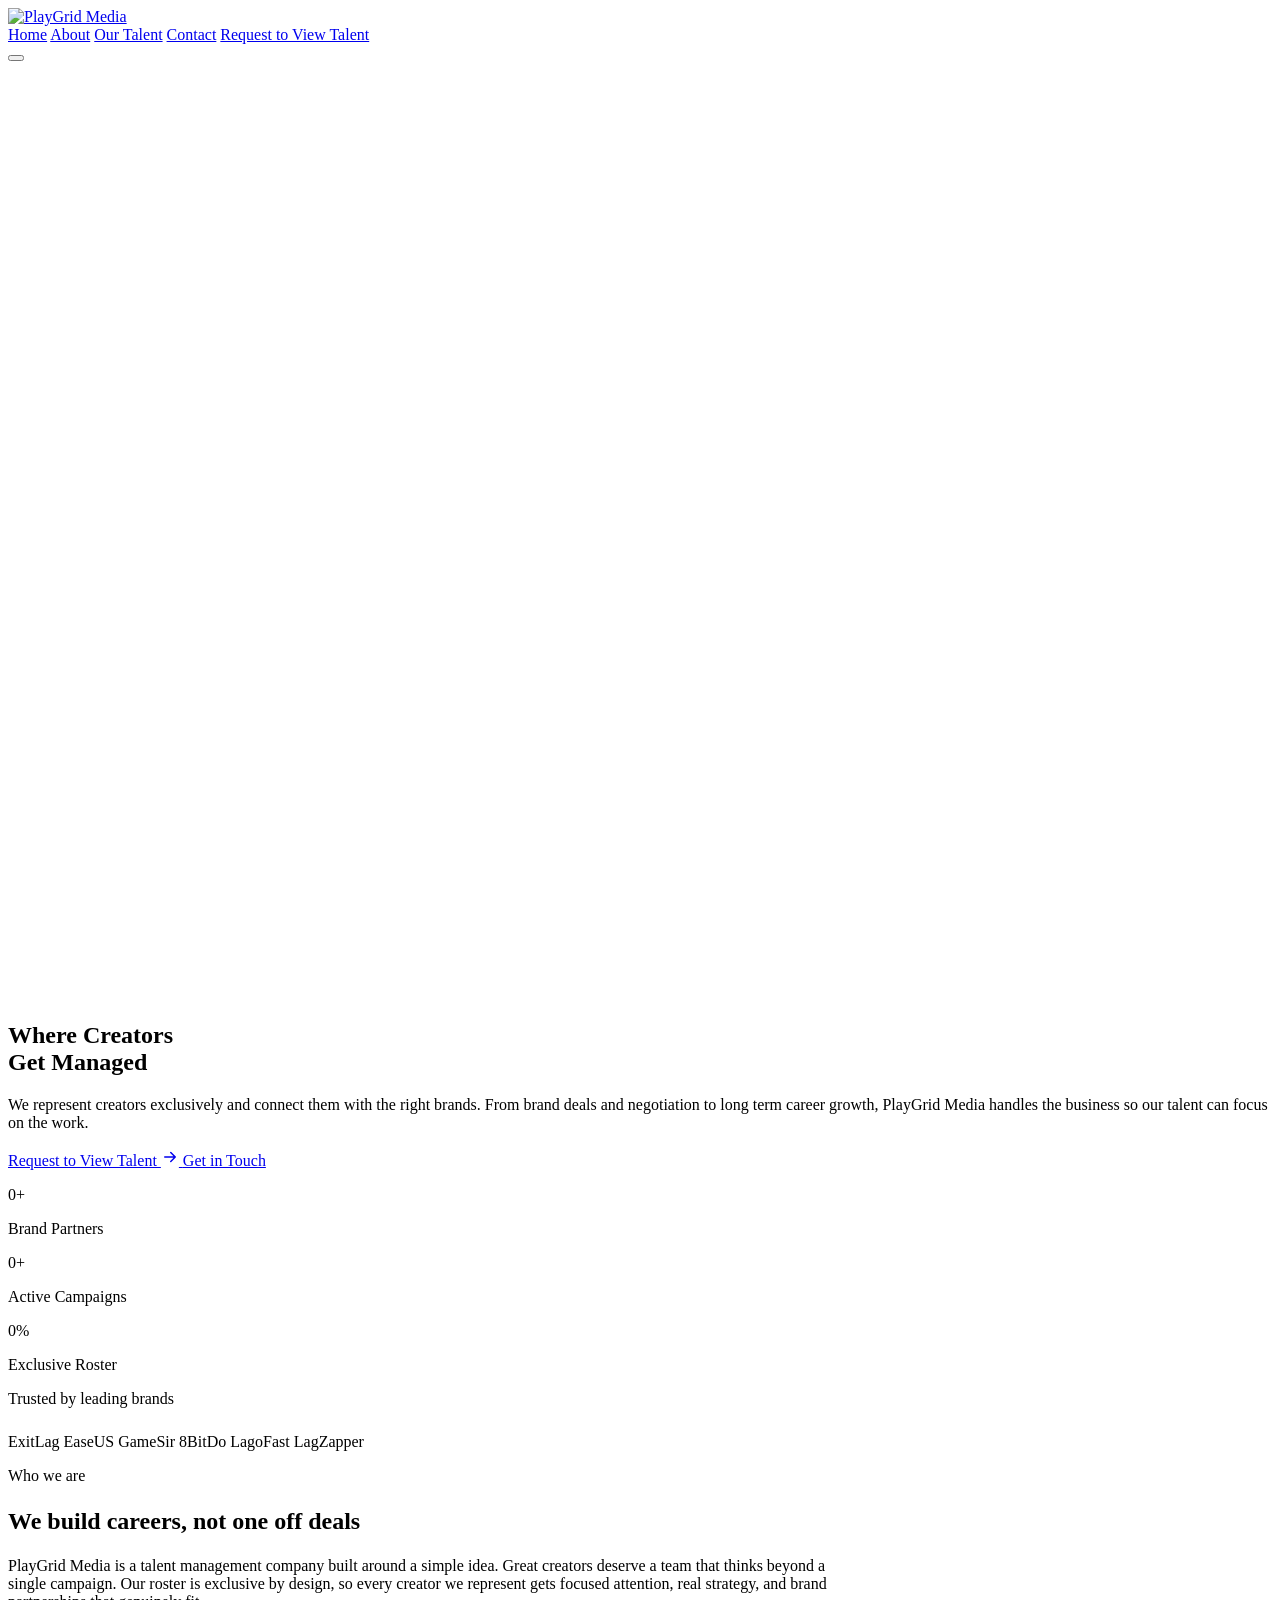
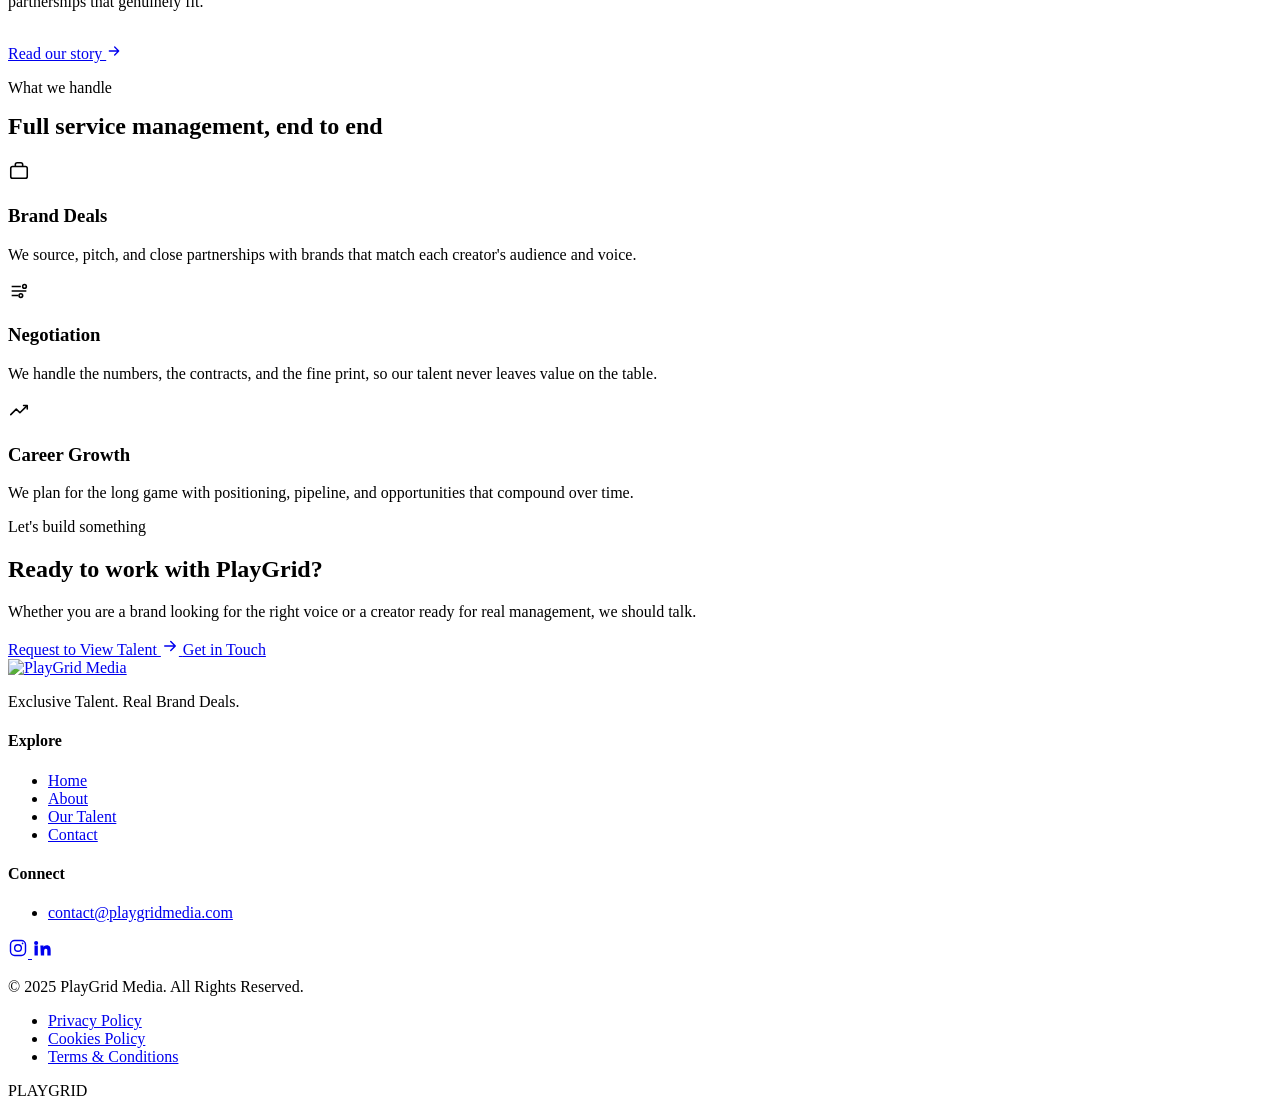
==== index.html @ 1509d58e "Add files via upload" ====
<!DOCTYPE html>
<html lang="en">
<head>
  <meta charset="UTF-8" />
  <script>document.documentElement.className += " js";</script>
  <meta name="viewport" content="width=device-width, initial-scale=1.0" />
  <title>PlayGrid Media | Talent Management, Brand Deals, Career Growth</title>
  <meta name="description" content="PlayGrid Media is a talent management company. We represent creators exclusively and connect them with brands through real deals, negotiation, and long term career growth." />
  <link rel="canonical" href="https://playgridmedia.com/" />

  <!-- Open Graph / social -->
  <meta property="og:type" content="website" />
  <meta property="og:title" content="PlayGrid Media | Talent Management" />
  <meta property="og:description" content="Exclusive talent. Real brand deals. PlayGrid Media represents creators and connects them with the right brands." />
  <meta property="og:url" content="https://playgridmedia.com/" />
  <meta property="og:image" content="https://playgridmedia.com/assets/images/og-image.jpg" />
  <meta name="twitter:card" content="summary_large_image" />

  <!-- Fonts -->
  <link rel="preconnect" href="https://fonts.googleapis.com" />
  <link rel="preconnect" href="https://fonts.gstatic.com" crossorigin />
  <link href="https://fonts.googleapis.com/css2?family=Inter:wght@400;500;600&family=Syne:wght@700;800&display=swap" rel="stylesheet" />

  <link rel="icon" href="assets/favicon.png" type="image/png" />
  <link rel="stylesheet" href="css/style.css" />

  <script type="application/ld+json">
  {
    "@context": "https://schema.org",
    "@type": "Organization",
    "name": "PlayGrid Media",
    "url": "https://playgridmedia.com",
    "description": "PlayGrid Media is a talent management company representing creators exclusively and connecting them with brands.",
    "email": "contact@playgridmedia.com",
    "sameAs": ["https://www.instagram.com/playgridmedia/", "https://www.linkedin.com/in/sayed-atal-akbari-139120352/"]
  }
  </script>
</head>
<body>
  <div class="grain" aria-hidden="true"></div>

  <!-- ============ NAV ============ -->
  <header class="nav" id="nav">
    <div class="nav__inner container">
      <a class="nav__logo" href="index.html" aria-label="PlayGrid Media home"><img class="logo-img" src="assets/logo.png" alt="PlayGrid Media" /></a>
      <nav class="nav__links" id="navLinks" aria-label="Primary">
        <a href="index.html" class="nav__link">Home</a>
        <a href="about.html" class="nav__link">About</a>
        <a href="talent.html" class="nav__link">Our Talent</a>
        <a href="contact.html" class="nav__link">Contact</a>
        <a href="talent.html" class="btn btn--primary btn--small nav__cta">Request to View Talent</a>
      </nav>
      <button class="nav__toggle" id="navToggle" aria-label="Open menu" aria-expanded="false" aria-controls="navLinks">
        <span></span><span></span><span></span>
      </button>
    </div>
  </header>

  <main>
    <!-- ============ HERO ============ -->
    <section class="hero">
      <div class="glow glow--gold" style="width:520px;height:520px;top:-120px;right:-80px;" data-parallax="0.12" aria-hidden="true"></div>
      <div class="glow glow--cool" style="width:420px;height:420px;bottom:-160px;left:-120px;" data-parallax="0.06" aria-hidden="true"></div>
      <div class="container">
        <div class="hero__inner">
          <h1 class="hero__title h-xl reveal-on-load">
            <span class="word"><span style="animation-delay:.10s">Where</span></span>
            <span class="word"><span style="animation-delay:.18s">Creators</span></span><br />
            <span class="word"><span style="animation-delay:.26s">Get</span></span>
            <span class="word"><span style="animation-delay:.34s">Managed</span></span>
          </h1>
          <p class="hero__subtitle hero__fade" style="animation-delay:.5s">
            We represent creators exclusively and connect them with the right brands. From brand deals and negotiation to long term career growth, PlayGrid Media handles the business so our talent can focus on the work.
          </p>
          <div class="hero__cta hero__fade" style="animation-delay:.62s">
            <a href="talent.html" class="btn btn--primary">Request to View Talent
              <svg class="arrow" width="18" height="18" viewBox="0 0 24 24" fill="none" stroke="currentColor" stroke-width="2" stroke-linecap="round" stroke-linejoin="round"><path d="M5 12h14M13 6l6 6-6 6"/></svg>
            </a>
            <a href="contact.html" class="btn btn--ghost">Get in Touch</a>
          </div>
        </div>
      </div>
    </section>

    <!-- ============ STATS ============ -->
    <section class="section section--tight section--light">
      <div class="container">
        <div class="stats" data-reveal>
          <div class="stat">
            <p class="stat__num"><span data-target="17">0</span><span class="suffix">+</span></p>
            <p class="stat__label">Brand Partners</p>
          </div>
          <div class="stat">
            <p class="stat__num"><span data-target="32">0</span><span class="suffix">+</span></p>
            <p class="stat__label">Active Campaigns</p>
          </div>
          <div class="stat">
            <p class="stat__num"><span data-target="100">0</span><span class="suffix">%</span></p>
            <p class="stat__label">Exclusive Roster</p>
          </div>
        </div>
      </div>
    </section>

    <!-- ============ BRAND MARQUEE ============ -->
    <section class="section--tight section--soft" aria-label="Brand partners">
      <div class="container center" style="margin-bottom:1.6rem;">
        <p class="eyebrow" data-reveal>Trusted by leading brands</p>
      </div>
      <div class="marquee">
        <div class="marquee__track">
          <div class="marquee__group">
            <span class="marquee__item">ExitLag</span>
            <span class="marquee__item">EaseUS</span>
            <span class="marquee__item">GameSir</span>
            <span class="marquee__item">8BitDo</span>
            <span class="marquee__item">LagoFast</span>
            <span class="marquee__item">LagZapper</span>
          </div>
        </div>
      </div>
    </section>

    <!-- ============ ABOUT TEASER ============ -->
    <section class="section">
      <div class="container">
        <div style="max-width: 820px;">
          <p class="eyebrow" data-reveal style="margin-bottom:1.4rem;">Who we are</p>
          <h2 class="h-lg" data-reveal style="--delay:80ms;">We build careers, not one off deals</h2>
          <p class="lead" data-reveal style="--delay:160ms; margin-top:1.4rem;">
            PlayGrid Media is a talent management company built around a simple idea. Great creators deserve a team that thinks beyond a single campaign. Our roster is exclusive by design, so every creator we represent gets focused attention, real strategy, and brand partnerships that genuinely fit.
          </p>
          <div data-reveal style="--delay:240ms; margin-top:2rem;">
            <a href="about.html" class="text-link">Read our story
              <svg class="arrow" width="16" height="16" viewBox="0 0 24 24" fill="none" stroke="currentColor" stroke-width="2" stroke-linecap="round" stroke-linejoin="round"><path d="M5 12h14M13 6l6 6-6 6"/></svg>
            </a>
          </div>
        </div>
      </div>
    </section>

    <!-- ============ WHAT WE HANDLE ============ -->
    <section class="section section--tight section--light">
      <div class="container">
        <div class="section__head">
          <p class="eyebrow" data-reveal>What we handle</p>
          <h2 class="h-md" data-reveal style="--delay:80ms; margin-top:1rem;">Full service management, end to end</h2>
        </div>
        <div class="grid grid--3">
          <article class="card" data-reveal style="--delay:0ms;">
            <div class="card__icon">
              <svg width="22" height="22" viewBox="0 0 24 24" fill="none" stroke="currentColor" stroke-width="1.7"><rect x="3" y="7" width="18" height="13" rx="2"/><path d="M8 7V5a2 2 0 012-2h4a2 2 0 012 2v2"/></svg>
            </div>
            <h3>Brand Deals</h3>
            <p>We source, pitch, and close partnerships with brands that match each creator's audience and voice.</p>
          </article>
          <article class="card" data-reveal style="--delay:120ms;">
            <div class="card__icon">
              <svg width="22" height="22" viewBox="0 0 24 24" fill="none" stroke="currentColor" stroke-width="1.7"><path d="M4 7h10M4 12h16M4 17h7"/><circle cx="18" cy="7" r="2"/><circle cx="14" cy="17" r="2"/></svg>
            </div>
            <h3>Negotiation</h3>
            <p>We handle the numbers, the contracts, and the fine print, so our talent never leaves value on the table.</p>
          </article>
          <article class="card" data-reveal style="--delay:240ms;">
            <div class="card__icon">
              <svg width="22" height="22" viewBox="0 0 24 24" fill="none" stroke="currentColor" stroke-width="1.7" stroke-linecap="round" stroke-linejoin="round"><path d="M3 17l6-6 4 4 7-7"/><path d="M17 7h4v4"/></svg>
            </div>
            <h3>Career Growth</h3>
            <p>We plan for the long game with positioning, pipeline, and opportunities that compound over time.</p>
          </article>
        </div>
      </div>
    </section>

    <!-- ============ CTA BAND ============ -->
    <section class="section section--tight">
      <div class="container">
        <div class="cta-band" data-reveal="scale">
          <p class="eyebrow center" style="justify-content:center; margin-bottom:1.2rem;">Let's build something</p>
          <h2 class="h-md">Ready to work with PlayGrid?</h2>
          <p class="lead center" style="margin-top:1.2rem;">Whether you are a brand looking for the right voice or a creator ready for real management, we should talk.</p>
          <div class="hero__cta" style="justify-content:center;">
            <a href="talent.html" class="btn btn--primary">Request to View Talent
              <svg class="arrow" width="18" height="18" viewBox="0 0 24 24" fill="none" stroke="currentColor" stroke-width="2" stroke-linecap="round" stroke-linejoin="round"><path d="M5 12h14M13 6l6 6-6 6"/></svg>
            </a>
            <a href="contact.html" class="btn btn--ghost">Get in Touch</a>
          </div>
        </div>
      </div>
    </section>
  </main>

  <!-- ============ FOOTER ============ -->
  <footer class="footer">
    <div class="container">
      <div class="footer__top">
        <div class="footer__brand">
          <a class="nav__logo" href="index.html"><img class="logo-img" src="assets/logo.png" alt="PlayGrid Media" /></a>
          <p class="footer__tag">Exclusive Talent. Real Brand Deals.</p>
        </div>
        <div class="footer__col">
          <h4>Explore</h4>
          <ul>
            <li><a href="index.html">Home</a></li>
            <li><a href="about.html">About</a></li>
            <li><a href="talent.html">Our Talent</a></li>
            <li><a href="contact.html">Contact</a></li>
          </ul>
        </div>
        <div class="footer__col">
          <h4>Connect</h4>
          <ul>
            <li><a href="mailto:contact@playgridmedia.com">contact@playgridmedia.com</a></li>
          </ul>
          <div class="socials footer__socials">
            <a href="https://www.instagram.com/playgridmedia/" target="_blank" rel="noopener" aria-label="PlayGrid Media on Instagram">
              <svg width="20" height="20" viewBox="0 0 24 24" fill="none" stroke="currentColor" stroke-width="1.7"><rect x="3" y="3" width="18" height="18" rx="5"/><circle cx="12" cy="12" r="4"/><circle cx="17.5" cy="6.5" r="1" fill="currentColor" stroke="none"/></svg>
            </a>
            <a href="https://www.linkedin.com/in/sayed-atal-akbari-139120352/" target="_blank" rel="noopener" aria-label="PlayGrid Media on LinkedIn">
              <svg width="20" height="20" viewBox="0 0 24 24" fill="currentColor"><path d="M4.98 3.5a2.5 2.5 0 11-.02 5 2.5 2.5 0 01.02-5zM3 9h4v12H3zM10 9h3.8v1.7h.05c.53-1 1.83-2.05 3.77-2.05 4.03 0 4.78 2.65 4.78 6.1V21h-4v-5.3c0-1.26-.02-2.9-1.77-2.9-1.77 0-2.04 1.38-2.04 2.8V21h-4z"/></svg>
            </a>
          </div>
        </div>
      </div>
      <div class="footer__bottom">
        <p>&copy; 2025 PlayGrid Media. All Rights Reserved.</p>
        <ul class="footer__legal">
          <li><a href="privacy-policy.html">Privacy Policy</a></li>
          <li><a href="cookies-policy.html">Cookies Policy</a></li>
          <li><a href="terms-and-conditions.html">Terms &amp; Conditions</a></li>
        </ul>
      </div>
    </div>
    <div class="footer__wordmark" aria-hidden="true">PLAYGRID</div>
  </footer>

  <script src="js/main.js"></script>
</body>
</html>
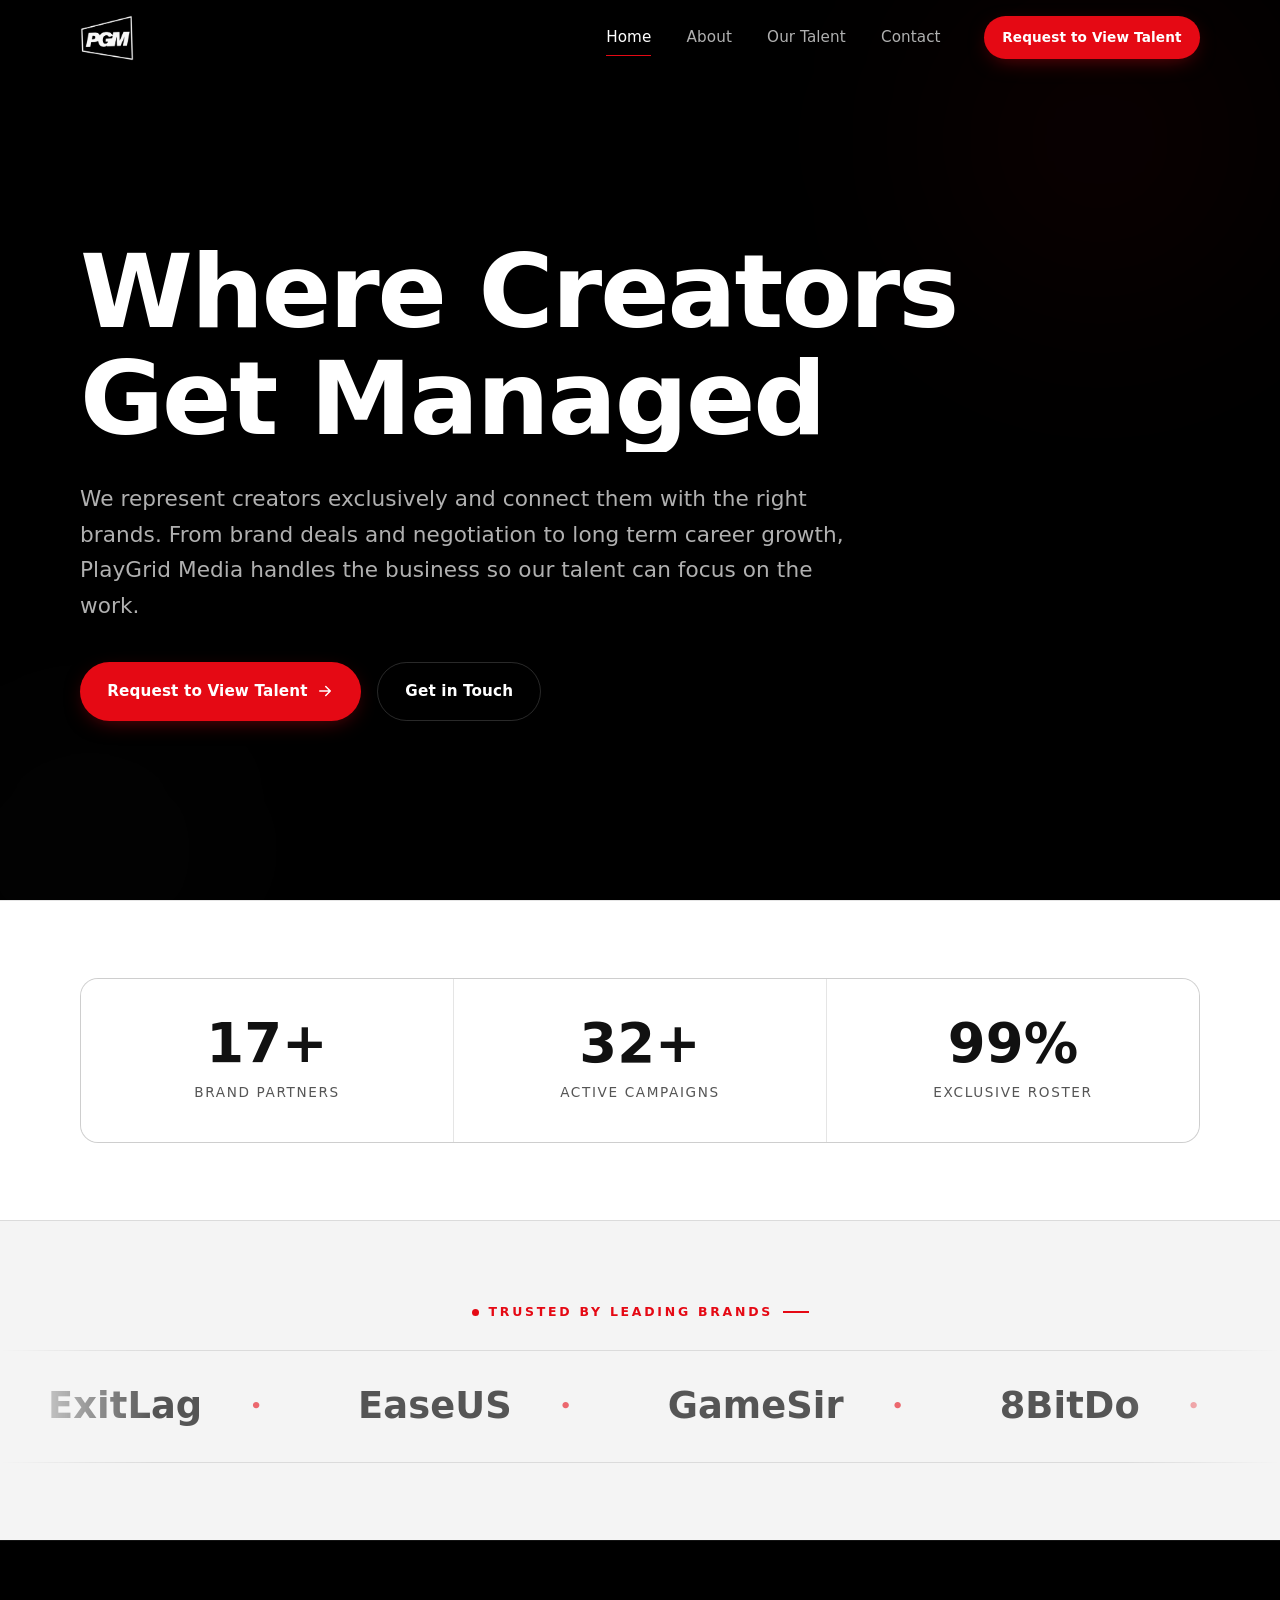
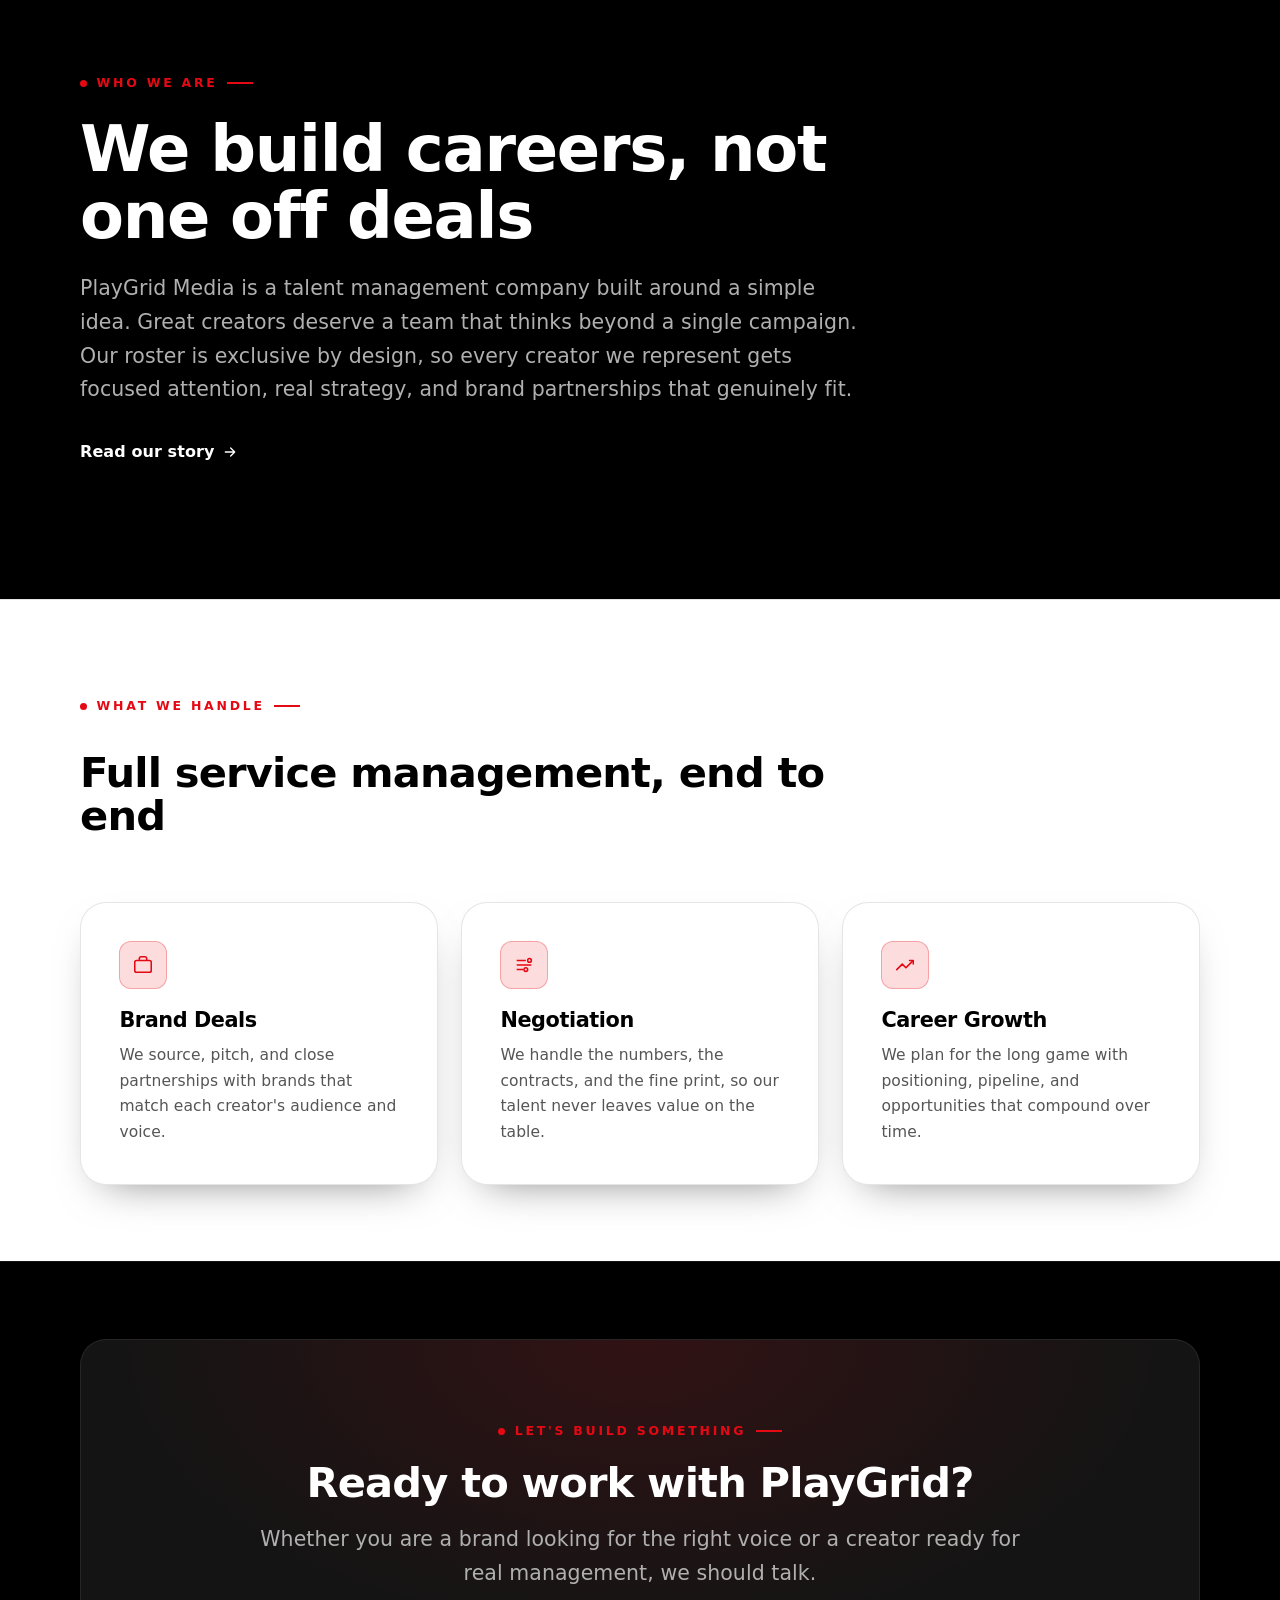
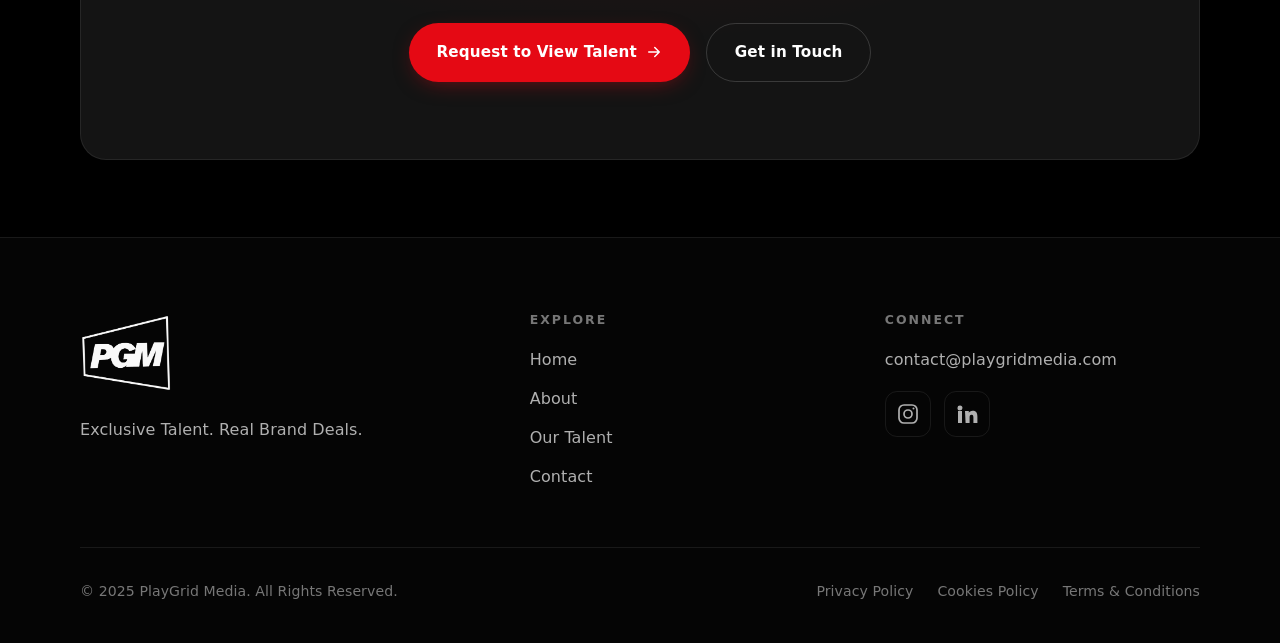
==== commit ce9733a4: "Fix broken deployment: add stylesheet and script, correct asset paths Every page referenced css/styl" ====
--- a/index.html
+++ b/index.html
@@ -13,7 +13,7 @@
   <meta property="og:title" content="PlayGrid Media | Talent Management" />
   <meta property="og:description" content="Exclusive talent. Real brand deals. PlayGrid Media represents creators and connects them with the right brands." />
   <meta property="og:url" content="https://playgridmedia.com/" />
-  <meta property="og:image" content="https://playgridmedia.com/assets/images/og-image.jpg" />
+  <meta property="og:image" content="https://playgridmedia.com/logo.png" />
   <meta name="twitter:card" content="summary_large_image" />
 
   <!-- Fonts -->
@@ -21,7 +21,7 @@
   <link rel="preconnect" href="https://fonts.gstatic.com" crossorigin />
   <link href="https://fonts.googleapis.com/css2?family=Inter:wght@400;500;600&family=Syne:wght@700;800&display=swap" rel="stylesheet" />
 
-  <link rel="icon" href="assets/favicon.png" type="image/png" />
+  <link rel="icon" href="favicon.png" type="image/png" />
   <link rel="stylesheet" href="css/style.css" />
 
   <script type="application/ld+json">
@@ -42,7 +42,7 @@
   <!-- ============ NAV ============ -->
   <header class="nav" id="nav">
     <div class="nav__inner container">
-      <a class="nav__logo" href="index.html" aria-label="PlayGrid Media home"><img class="logo-img" src="assets/logo.png" alt="PlayGrid Media" /></a>
+      <a class="nav__logo" href="index.html" aria-label="PlayGrid Media home"><img class="logo-img" src="logo.png" alt="PlayGrid Media" /></a>
       <nav class="nav__links" id="navLinks" aria-label="Primary">
         <a href="index.html" class="nav__link">Home</a>
         <a href="about.html" class="nav__link">About</a>
@@ -195,7 +195,7 @@
     <div class="container">
       <div class="footer__top">
         <div class="footer__brand">
-          <a class="nav__logo" href="index.html"><img class="logo-img" src="assets/logo.png" alt="PlayGrid Media" /></a>
+          <a class="nav__logo" href="index.html"><img class="logo-img" src="logo.png" alt="PlayGrid Media" /></a>
           <p class="footer__tag">Exclusive Talent. Real Brand Deals.</p>
         </div>
         <div class="footer__col">
--- a/css/style.css
+++ b/css/style.css
@@ -0,0 +1,570 @@
+/* ===================================================================
+   PlayGrid Media, Talent Management
+   Global stylesheet
+   Sections: variables, reset, typography, layout, buttons, nav,
+   hero, marquee, stats, sections, cards, forms, footer, animations,
+   decor, responsive, reduced motion
+   =================================================================== */
+
+/* ---------- Design tokens ---------- */
+:root {
+  --bg:           #000000;
+  --bg-alt:       #0c0c0c;
+  --bg-elev:      #141414;
+  --bg-card:      #0e0e0e;
+  --text:         #ffffff;
+  --heading:      #ffffff;
+  --muted:        #b0b0b0;
+  --muted-dim:    #777777;
+  --accent:       #e50914;          /* PlayGrid red */
+  --accent-strong:#ff2a36;
+  --accent-soft:  rgba(229,9,20,0.14);
+  --border:       rgba(255,255,255,0.08);
+  --border-strong:rgba(255,255,255,0.16);
+
+  --font-display: "Syne", "Segoe UI", system-ui, sans-serif;
+  --font-body:    "Inter", system-ui, -apple-system, "Segoe UI", sans-serif;
+
+  --container:    1200px;
+  --radius:       18px;
+  --radius-lg:    26px;
+
+  --ease:         cubic-bezier(0.22, 1, 0.36, 1);
+  --ease-soft:    cubic-bezier(0.76, 0, 0.24, 1);
+
+  --header-h:     76px;
+}
+
+/* ---------- Reset ---------- */
+*, *::before, *::after { box-sizing: border-box; margin: 0; padding: 0; }
+
+html {
+  scroll-behavior: smooth;
+  scroll-padding-top: calc(var(--header-h) + 20px);
+  -webkit-text-size-adjust: 100%;
+}
+
+body {
+  background: var(--bg);
+  color: var(--text);
+  font-family: var(--font-body);
+  font-size: 1rem;
+  line-height: 1.65;
+  font-weight: 400;
+  letter-spacing: 0.005em;
+  overflow-x: hidden;
+  -webkit-font-smoothing: antialiased;
+  text-rendering: optimizeLegibility;
+}
+
+body.no-scroll { overflow: hidden; }
+
+img { max-width: 100%; display: block; }
+a { color: inherit; text-decoration: none; }
+ul { list-style: none; }
+button { font-family: inherit; cursor: pointer; border: none; background: none; color: inherit; }
+input, textarea, select { font-family: inherit; font-size: 1rem; color: inherit; }
+
+::selection { background: var(--accent); color: #ffffff; }
+
+/* ---------- Typography ---------- */
+h1, h2, h3, h4 { font-family: var(--font-display); font-weight: 800; line-height: 1.04; letter-spacing: -0.02em; }
+
+.h-xl { font-size: clamp(2.8rem, 8vw, 6.4rem); }
+.h-lg { font-size: clamp(2.2rem, 5.5vw, 4rem); }
+.h-md { font-size: clamp(1.7rem, 3.5vw, 2.6rem); }
+
+.eyebrow {
+  display: inline-flex;
+  align-items: center;
+  gap: 0.6rem;
+  font-family: var(--font-body);
+  font-size: 0.78rem;
+  font-weight: 600;
+  letter-spacing: 0.22em;
+  text-transform: uppercase;
+  color: var(--accent);
+}
+.eyebrow::before {
+  content: "";
+  width: 7px; height: 7px;
+  border-radius: 50%;
+  background: var(--accent);
+  animation: dotPulse 2.4s ease-in-out infinite;
+}
+.eyebrow::after {
+  content: "";
+  width: 26px; height: 2px;
+  background: var(--accent);
+  transform-origin: left;
+  transition: transform 0.7s var(--ease) 0.15s;
+}
+.js .eyebrow[data-reveal]::after { transform: scaleX(0); }
+.eyebrow[data-reveal].is-visible::after { transform: scaleX(1); }
+@keyframes dotPulse { 0%, 100% { box-shadow: 0 0 0 0 rgba(229,9,20,0.55); } 70% { box-shadow: 0 0 0 6px rgba(229,9,20,0); } }
+
+.lead { font-size: clamp(1.05rem, 1.6vw, 1.3rem); color: var(--muted); max-width: 60ch; }
+.text-muted { color: var(--muted); }
+.accent { color: var(--accent); }
+
+/* ---------- Layout ---------- */
+.container { width: 100%; max-width: var(--container); margin-inline: auto; padding-inline: clamp(1.25rem, 4vw, 2.5rem); }
+
+.section { position: relative; padding-block: clamp(4.5rem, 10vw, 9rem); }
+.section--tight { padding-block: clamp(3rem, 6vw, 5rem); }
+
+/* ---------- Black / white / red theme system ---------- */
+h1, h2, h3, h4 { color: var(--heading); }
+main > section { border-top: 1px solid var(--border); }
+main > section:first-child { border-top: none; }
+.footer { background: #050505; }
+
+/* light + soft section themes (applied via classes in the HTML) */
+.section--light { --bg:#ffffff; --text:#111111; --heading:#000000; --muted:#555555; --muted-dim:#888888; --bg-card:#ffffff; --border:rgba(0,0,0,0.10); --border-strong:rgba(0,0,0,0.22); background-color:#ffffff; color:var(--text); }
+.section--soft  { --bg:#f4f4f4; --text:#111111; --heading:#000000; --muted:#555555; --muted-dim:#888888; --bg-card:#ffffff; --border:rgba(0,0,0,0.10); --border-strong:rgba(0,0,0,0.22); background-color:#f4f4f4; color:var(--text); }
+
+/* card shadows (soft, work on light and dark) */
+.card, .talent-card { box-shadow: 0 18px 44px -24px rgba(0,0,0,0.55); }
+.card:hover, .talent-card:hover { box-shadow: 0 28px 60px -26px rgba(0,0,0,0.6); }
+
+/* creator card name and role sit over a dark image, keep them light */
+.talent-card__name { color: #ffffff; }
+.talent-card__role { color: rgba(255,255,255,0.78); }
+
+/* CTA band is always a dark feature panel */
+.cta-band { --text:#ffffff; --heading:#ffffff; --muted:#b0b0b0; --border:rgba(255,255,255,0.08); color:#ffffff; box-shadow: 0 24px 60px -28px rgba(0,0,0,0.7); }
+
+/* form fields adapt on light and soft sections */
+.section--light .field input, .section--light .field select, .section--light .field textarea,
+.section--soft .field input, .section--soft .field select, .section--soft .field textarea {
+  background: #ffffff; border-color: rgba(0,0,0,0.16); color: #111111;
+}
+.section--light .field input::placeholder, .section--soft .field input::placeholder,
+.section--light .field textarea::placeholder, .section--soft .field textarea::placeholder { color: #9a9a9a; }
+
+.section__head { max-width: 760px; margin-bottom: clamp(2.5rem, 5vw, 4rem); }
+.section__head .eyebrow { margin-bottom: 1.2rem; }
+.section__head p { margin-top: 1.2rem; }
+
+.center { text-align: center; margin-inline: auto; }
+
+/* ---------- Buttons ---------- */
+.btn {
+  display: inline-flex;
+  align-items: center;
+  justify-content: center;
+  gap: 0.55em;
+  padding: 1rem 1.7rem;
+  border-radius: 999px;
+  font-weight: 600;
+  font-size: 0.95rem;
+  letter-spacing: 0.01em;
+  white-space: nowrap;
+  transition: transform 0.35s var(--ease), background 0.3s ease, color 0.3s ease, box-shadow 0.35s var(--ease), border-color 0.3s ease;
+}
+.btn .arrow { transition: transform 0.35s var(--ease); }
+.btn:hover .arrow { transform: translateX(5px); }
+
+.btn--primary { background: var(--accent); color: #ffffff; box-shadow: 0 6px 22px -8px rgba(229,9,20,0.55); }
+.btn--primary:hover { transform: translateY(-3px) scale(1.03); animation: btnPulse 1.8s ease-in-out infinite; }
+
+.btn--ghost { position: relative; overflow: hidden; z-index: 0; border: 1px solid var(--border-strong); color: var(--text); background: transparent; }
+.btn--ghost::before { content: ""; position: absolute; inset: 0; z-index: -1; background: var(--accent); transform: translateX(-101%); transition: transform 0.45s var(--ease); }
+.btn--ghost:hover { transform: translateY(-3px); color: #ffffff; border-color: var(--accent); }
+.btn--ghost:hover::before { transform: translateX(0); }
+@keyframes btnPulse { 0%, 100% { box-shadow: 0 6px 22px -8px rgba(229,9,20,0.55); } 50% { box-shadow: 0 10px 34px -6px rgba(229,9,20,0.9); } }
+
+.btn--small { padding: 0.65rem 1.15rem; font-size: 0.85rem; }
+
+.text-link {
+  position: relative;
+  display: inline-flex; align-items: center; gap: 0.5rem;
+  font-weight: 600; color: var(--text);
+  padding-bottom: 5px;
+  transition: gap 0.3s var(--ease), color 0.3s ease;
+}
+.text-link::after {
+  content: ""; position: absolute; left: 0; bottom: 0;
+  height: 2px; width: 100%; background: var(--accent);
+  transform: scaleX(0); transform-origin: left;
+  transition: transform 0.4s var(--ease);
+}
+.text-link:hover { gap: 0.85rem; color: var(--accent); }
+.text-link:hover::after { transform: scaleX(1); }
+
+/* ---------- Navigation ---------- */
+.nav {
+  position: fixed; top: 0; left: 0; right: 0; z-index: 100;
+  height: var(--header-h);
+  display: flex; align-items: center;
+  transition: background 0.4s ease, border-color 0.4s ease, backdrop-filter 0.4s ease;
+  border-bottom: 1px solid transparent;
+}
+.nav.scrolled {
+  background: rgba(10,10,11,0.72);
+  backdrop-filter: blur(14px) saturate(140%);
+  -webkit-backdrop-filter: blur(14px) saturate(140%);
+  border-bottom: 1px solid var(--border);
+}
+.nav__inner { display: flex; align-items: center; justify-content: space-between; width: 100%; }
+
+.nav__logo {
+  font-family: var(--font-display); font-weight: 800;
+  font-size: 1.15rem; letter-spacing: -0.01em;
+  display: inline-flex; gap: 0.4em; align-items: center; z-index: 110;
+}
+.nav__logo span { color: var(--muted); font-weight: 700; }
+.nav__logo:hover span { color: var(--accent); transition: color 0.3s ease; }
+.logo-img { height: 46px; width: auto; display: block; }
+.footer__brand .logo-img { height: 78px; }
+
+.nav__links { display: flex; align-items: center; gap: 2.2rem; }
+.nav__link {
+  position: relative; font-size: 0.95rem; font-weight: 500; color: var(--muted);
+  transition: color 0.3s ease;
+}
+.nav__link::after {
+  content: ""; position: absolute; left: 0; bottom: -6px; height: 1.5px; width: 0;
+  background: var(--accent); transition: width 0.35s var(--ease);
+}
+.nav__link:hover, .nav__link.active { color: var(--text); }
+.nav__link:hover::after, .nav__link.active::after { width: 100%; }
+.nav__cta { margin-left: 0.5rem; }
+
+.nav__toggle {
+  display: none; flex-direction: column; gap: 5px; width: 30px; height: 30px;
+  justify-content: center; align-items: center; z-index: 110;
+}
+.nav__toggle span {
+  display: block; width: 24px; height: 2px; background: var(--text); border-radius: 2px;
+  transition: transform 0.4s var(--ease-soft), opacity 0.3s ease;
+}
+.nav--open .nav__toggle span:nth-child(1) { transform: translateY(7px) rotate(45deg); }
+.nav--open .nav__toggle span:nth-child(2) { opacity: 0; }
+.nav--open .nav__toggle span:nth-child(3) { transform: translateY(-7px) rotate(-45deg); }
+
+/* ---------- Hero ---------- */
+.hero {
+  position: relative;
+  min-height: 100svh;
+  display: flex; flex-direction: column; justify-content: center;
+  padding-top: calc(var(--header-h) + 2rem);
+  padding-bottom: 3rem;
+  overflow: hidden;
+}
+.hero__inner { position: relative; z-index: 2; max-width: 980px; }
+.hero .eyebrow { margin-bottom: 1.6rem; }
+
+.hero__title { margin-bottom: 1.8rem; }
+/* word reveal: each word wraps an inner span that slides up */
+.word { display: inline-block; overflow: hidden; vertical-align: top; }
+.word > span { display: inline-block; }
+.js .hero__title .word > span { transform: translateY(115%); }
+.js .hero__title.reveal-on-load .word > span {
+  animation: wordUp 0.95s var(--ease) forwards;
+}
+@keyframes wordUp { to { transform: translateY(0); } }
+
+.hero__subtitle { font-size: clamp(1.05rem, 1.7vw, 1.35rem); color: var(--muted); max-width: 56ch; margin-bottom: 2.4rem; }
+.hero__cta { display: flex; flex-wrap: wrap; gap: 1rem; }
+
+.js .hero__fade { opacity: 0; transform: translateY(20px); animation: fadeUp 0.9s var(--ease) forwards; }
+@keyframes fadeUp { to { opacity: 1; transform: none; } }
+
+.scroll-cue {
+  position: absolute; bottom: 1.8rem; left: 50%; transform: translateX(-50%);
+  display: flex; flex-direction: column; align-items: center; gap: 0.5rem;
+  font-size: 0.72rem; letter-spacing: 0.2em; text-transform: uppercase; color: var(--muted-dim);
+  z-index: 2;
+}
+.scroll-cue__line { width: 1px; height: 42px; background: linear-gradient(var(--muted-dim), transparent); position: relative; overflow: hidden; }
+.scroll-cue__line::after { content: ""; position: absolute; top: -50%; left: 0; width: 100%; height: 50%; background: var(--accent); animation: scrollDot 2s infinite; }
+@keyframes scrollDot { 0% { top: -50%; } 100% { top: 100%; } }
+
+/* ---------- Marquee ---------- */
+.marquee {
+  position: relative; overflow: hidden; width: 100%;
+  border-block: 1px solid var(--border);
+  padding-block: 1.6rem;
+  background: rgba(255,255,255,0.015);
+  -webkit-mask-image: linear-gradient(90deg, transparent, #000 12%, #000 88%, transparent);
+          mask-image: linear-gradient(90deg, transparent, #000 12%, #000 88%, transparent);
+}
+.marquee__track { display: flex; width: max-content; animation: marquee 28s linear infinite; }
+.marquee:hover .marquee__track { animation-play-state: paused; }
+.marquee__group { display: flex; align-items: center; flex-shrink: 0; }
+.marquee__item {
+  font-family: var(--font-display); font-weight: 700;
+  font-size: clamp(1.4rem, 3vw, 2.3rem); color: var(--muted);
+  padding-inline: clamp(1.4rem, 4vw, 3rem);
+  display: inline-flex; align-items: center; gap: clamp(1.4rem, 4vw, 3rem);
+  transition: color 0.3s ease;
+  white-space: nowrap;
+}
+.marquee__item::after { content: "\2022"; color: var(--accent); font-size: 0.5em; opacity: 0.6; }
+.marquee__item:hover { color: var(--text); }
+@keyframes marquee { to { transform: translateX(-50%); } }
+
+/* ---------- Stats ---------- */
+.stats {
+  display: grid; grid-template-columns: repeat(3, 1fr); gap: 1px;
+  background: var(--border);
+  border: 1px solid var(--border);
+  border-radius: var(--radius);
+  overflow: hidden;
+}
+.stat { background: var(--bg); padding: clamp(1.6rem, 3vw, 2.4rem); text-align: center; }
+.stat__num { font-family: var(--font-display); font-weight: 800; font-size: clamp(2.2rem, 5vw, 3.4rem); line-height: 1; }
+.stat__num .suffix { color: inherit; }
+.stat__label { margin-top: 0.6rem; font-size: 0.85rem; letter-spacing: 0.12em; text-transform: uppercase; color: var(--muted); }
+
+/* ---------- Generic grid + cards ---------- */
+.grid { display: grid; gap: 1.4rem; }
+.grid--2 { grid-template-columns: repeat(2, 1fr); }
+.grid--3 { grid-template-columns: repeat(3, 1fr); }
+.grid--4 { grid-template-columns: repeat(4, 1fr); }
+
+.card {
+  position: relative;
+  background: var(--bg-card);
+  border: 1px solid var(--border);
+  border-radius: var(--radius-lg);
+  padding: clamp(1.6rem, 3vw, 2.4rem);
+  overflow: hidden;
+  transition: transform 0.5s var(--ease), border-color 0.4s ease, background 0.4s ease;
+}
+.card::before {
+  content: ""; position: absolute; inset: 0;
+  background: radial-gradient(120% 80% at 0% 0%, var(--accent-soft), transparent 55%);
+  opacity: 0; transition: opacity 0.5s ease; pointer-events: none;
+}
+.card:hover { transform: translateY(-6px); border-color: var(--border-strong); }
+.card:hover::before { opacity: 1; }
+.card__icon {
+  width: 48px; height: 48px; border-radius: 12px;
+  display: grid; place-items: center; margin-bottom: 1.3rem;
+  background: var(--accent-soft); color: var(--accent);
+  border: 1px solid rgba(229,9,20,0.28);
+}
+.card__index { font-family: var(--font-display); font-size: 0.9rem; color: var(--accent); margin-bottom: 1rem; }
+.card h3 { font-size: 1.3rem; margin-bottom: 0.7rem; }
+.card p { color: var(--muted); font-size: 0.97rem; }
+
+/* split feature row (about teaser) */
+.split { display: grid; grid-template-columns: 1.1fr 0.9fr; gap: clamp(2rem, 5vw, 4.5rem); align-items: center; }
+
+/* ---------- Media placeholder ---------- */
+.media-ph {
+  position: relative; border-radius: var(--radius-lg); overflow: hidden;
+  background:
+    linear-gradient(135deg, #161619, #0e0e10);
+  border: 1px solid var(--border);
+  aspect-ratio: 4 / 3;
+  display: grid; place-items: center;
+}
+.media-ph::after {
+  content: ""; position: absolute; inset: 0;
+  background-image: linear-gradient(rgba(255,255,255,0.04) 1px, transparent 1px),
+                    linear-gradient(90deg, rgba(255,255,255,0.04) 1px, transparent 1px);
+  background-size: 32px 32px;
+  -webkit-mask-image: radial-gradient(70% 70% at 50% 50%, #000, transparent);
+          mask-image: radial-gradient(70% 70% at 50% 50%, #000, transparent);
+}
+.media-ph__label {
+  position: relative; z-index: 1; text-align: center; color: var(--muted-dim);
+  font-size: 0.8rem; letter-spacing: 0.12em; text-transform: uppercase;
+  display: flex; flex-direction: column; align-items: center; gap: 0.6rem;
+}
+.media-ph__label svg { opacity: 0.5; }
+
+/* ---------- Talent roster (future ready) ---------- */
+.roster { margin-top: 3rem; }
+.talent-card {
+  position: relative; border-radius: var(--radius-lg); overflow: hidden;
+  border: 1px solid var(--border); background: var(--bg-card);
+  transition: transform 0.5s var(--ease), border-color 0.4s ease;
+}
+.talent-card:hover { transform: translateY(-6px); border-color: var(--border-strong); }
+.talent-card__media { aspect-ratio: 3 / 4; position: relative; background: linear-gradient(160deg, #1a1a1e, #0d0d0f); }
+.talent-card__media::after {
+  content: ""; position: absolute; inset: 0;
+  background: linear-gradient(to top, rgba(10,10,11,0.95), transparent 55%);
+}
+.talent-card__locked {
+  position: absolute; inset: 0; z-index: 2; display: flex; flex-direction: column;
+  align-items: center; justify-content: center; gap: 0.8rem; color: var(--muted);
+  backdrop-filter: blur(2px);
+}
+.talent-card__locked svg { color: var(--accent); }
+.talent-card__locked span { font-size: 0.78rem; letter-spacing: 0.18em; text-transform: uppercase; }
+.talent-card__body { position: absolute; left: 0; right: 0; bottom: 0; z-index: 3; padding: 1.3rem 1.4rem 1.5rem; text-shadow: 0 1px 12px rgba(0,0,0,0.55); }
+.talent-card__name { font-family: var(--font-display); font-size: 1.25rem; font-weight: 800; }
+.talent-card__role { color: rgba(255,255,255,0.85); font-size: 0.9rem; margin-top: 0.2rem; }
+.talent-card__stats { display: flex; gap: 1.4rem; margin-top: 1rem; }
+.talent-card__stats div span { display: block; }
+.talent-card__stats .n { font-family: var(--font-display); font-weight: 800; font-size: 1.1rem; }
+.talent-card__stats .l { font-size: 0.72rem; letter-spacing: 0.1em; text-transform: uppercase; color: var(--muted-dim); }
+.talent-card__socials { display: flex; gap: 0.8rem; margin-top: 1.2rem; }
+.talent-card__socials a { width: 34px; height: 34px; border-radius: 9px; display: grid; place-items: center; border: 1px solid var(--border); color: var(--muted); transition: color 0.3s, border-color 0.3s; }
+.talent-card__socials a:hover { color: var(--accent); border-color: var(--accent); }
+
+/* Clickable creator cards + creator profile pages */
+a.talent-card { display: block; color: inherit; }
+.talent-card__media img { position: absolute; inset: 0; width: 100%; height: 100%; object-fit: cover; }
+.roster-grid { display: grid; grid-template-columns: repeat(2, minmax(0, 1fr)); gap: 1.6rem; max-width: 720px; margin: 0 auto; }
+.back-link { display: inline-flex; align-items: center; gap: 0.5rem; color: var(--muted); font-size: 0.92rem; font-weight: 500; margin-bottom: 2rem; transition: color 0.3s ease, gap 0.3s var(--ease); }
+.back-link:hover { color: var(--text); gap: 0.8rem; }
+.creator-hero__grid { display: grid; grid-template-columns: 0.8fr 1.2fr; gap: clamp(2rem, 5vw, 4rem); align-items: center; }
+.creator-hero__media { position: relative; border-radius: var(--radius-lg); overflow: hidden; border: 1px solid var(--border); aspect-ratio: 3 / 4; background: var(--bg-card); }
+.creator-hero__media img { position: absolute; inset: 0; width: 100%; height: 100%; object-fit: cover; }
+.creator-hero__info .socials { margin-top: 2rem; }
+@media (max-width: 820px) { .creator-hero__grid { grid-template-columns: 1fr; } .creator-hero__media { max-width: 340px; } }
+@media (max-width: 600px) { .roster-grid { grid-template-columns: 1fr; max-width: 380px; } }
+
+/* ---------- Forms ---------- */
+.form { display: grid; gap: 1.4rem; }
+.form__row { display: grid; gap: 1.4rem; grid-template-columns: 1fr 1fr; }
+.field { display: flex; flex-direction: column; gap: 0.5rem; }
+.field label { font-size: 0.82rem; letter-spacing: 0.08em; text-transform: uppercase; color: var(--muted); }
+.field label .req { color: var(--accent); }
+.field input, .field select, .field textarea {
+  width: 100%; padding: 0.9rem 1.1rem; border-radius: 12px;
+  background: rgba(255,255,255,0.025); border: 1px solid var(--border);
+  color: var(--text); transition: border-color 0.3s ease, background 0.3s ease;
+}
+.field textarea { min-height: 140px; resize: vertical; }
+.field select { appearance: none; -webkit-appearance: none; background-image: url("data:image/svg+xml,%3Csvg xmlns='http://www.w3.org/2000/svg' width='12' height='8' viewBox='0 0 12 8' fill='none'%3E%3Cpath d='M1 1.5L6 6.5L11 1.5' stroke='%239a9aa3' stroke-width='1.5' stroke-linecap='round'/%3E%3C/svg%3E"); background-repeat: no-repeat; background-position: right 1.1rem center; padding-right: 2.6rem; }
+.field input::placeholder, .field textarea::placeholder { color: var(--muted-dim); }
+.field input:focus, .field select:focus, .field textarea:focus { outline: none; border-color: var(--accent); background: rgba(255,255,255,0.04); }
+.field.invalid input, .field.invalid select, .field.invalid textarea { border-color: #d4584f; }
+.field__error { font-size: 0.78rem; color: #e0746c; min-height: 0; display: none; }
+.field.invalid .field__error { display: block; }
+
+.form__note { font-size: 0.85rem; color: var(--muted-dim); }
+.form__status { display: none; padding: 1rem 1.2rem; border-radius: 12px; font-size: 0.95rem; }
+.form__status.show { display: block; }
+.form__status.ok { background: var(--accent-soft); border: 1px solid rgba(229,9,20,0.3); color: var(--text); }
+
+/* Focus visibility for keyboard users */
+:focus-visible { outline: 2px solid var(--accent); outline-offset: 3px; border-radius: 4px; }
+
+/* ---------- Contact layout ---------- */
+.contact-grid { display: grid; grid-template-columns: 0.85fr 1.15fr; gap: clamp(2rem, 5vw, 4.5rem); align-items: start; }
+.contact-info { display: flex; flex-direction: column; gap: 1.5rem; }
+.contact-item { display: flex; flex-direction: column; gap: 0.3rem; padding-bottom: 1.4rem; border-bottom: 1px solid var(--border); }
+.contact-item .l { font-size: 0.78rem; letter-spacing: 0.14em; text-transform: uppercase; color: var(--muted); }
+.contact-item a, .contact-item p { font-size: 1.15rem; font-weight: 500; }
+.contact-item a:hover { color: var(--accent); transition: color 0.3s; }
+.socials { display: flex; gap: 0.8rem; }
+.socials a {
+  width: 46px; height: 46px; border-radius: 12px; display: grid; place-items: center;
+  border: 1px solid var(--border); color: var(--muted);
+  transition: color 0.3s ease, border-color 0.3s ease, transform 0.3s ease;
+}
+.socials a:hover { color: var(--accent); border-color: var(--accent); transform: translateY(-3px); }
+
+/* ---------- CTA band ---------- */
+.cta-band { position: relative; text-align: center; border-radius: var(--radius-lg); padding: clamp(2.8rem, 6vw, 5rem); border: 1px solid var(--border); overflow: hidden; background: var(--bg-elev); }
+.cta-band::before { content: ""; position: absolute; inset: 0; background: radial-gradient(80% 120% at 50% 0%, var(--accent-soft), transparent 60%); pointer-events: none; }
+.cta-band > * { position: relative; z-index: 1; }
+.cta-band .btn { margin-top: 2rem; }
+
+/* ---------- Footer ---------- */
+.footer { border-top: 1px solid var(--border); padding-top: clamp(3rem, 6vw, 5rem); padding-bottom: 2.5rem; position: relative; overflow: hidden; }
+.footer__top { display: grid; grid-template-columns: 1.3fr 1fr 1fr; gap: 2.5rem; margin-bottom: 3.5rem; }
+.footer__brand .nav__logo { font-size: 1.4rem; }
+.footer__tag { color: var(--muted); margin-top: 1rem; max-width: 32ch; }
+.footer__col h4 { font-family: var(--font-body); font-size: 0.78rem; letter-spacing: 0.16em; text-transform: uppercase; color: var(--muted-dim); font-weight: 600; margin-bottom: 1.2rem; }
+.footer__col ul { display: flex; flex-direction: column; gap: 0.8rem; }
+.footer__col a { color: var(--muted); transition: color 0.3s ease; }
+.footer__col a:hover { color: var(--text); }
+.footer__bottom { display: flex; justify-content: space-between; align-items: center; gap: 1rem; flex-wrap: wrap; padding-top: 2rem; border-top: 1px solid var(--border); color: var(--muted-dim); font-size: 0.88rem; }
+.footer__socials { margin-top: 1.1rem; }
+.footer__socials a { width: 46px; height: 46px; }
+.socials a svg { width: 24px; height: 24px; }
+.footer__legal { display: flex; flex-wrap: wrap; gap: 0.9rem 1.5rem; }
+.footer__legal a { color: var(--muted-dim); transition: color 0.3s ease; }
+.footer__legal a:hover { color: var(--text); }
+.footer__wordmark { display: none; position: absolute; bottom: -2.5vw; left: 0; right: 0; text-align: center; font-family: var(--font-display); font-weight: 800; font-size: 18vw; line-height: 1; color: rgba(255,255,255,0.02); pointer-events: none; user-select: none; letter-spacing: -0.03em; }
+
+/* ---------- Reveal on scroll ---------- */
+.js [data-reveal] { opacity: 0; transform: translateY(28px); transition: opacity 0.8s ease, transform 0.8s var(--ease); transition-delay: var(--delay, 0ms); will-change: opacity, transform; }
+.js [data-reveal="left"] { transform: translateX(-32px); }
+.js [data-reveal="right"] { transform: translateX(32px); }
+.js [data-reveal="scale"] { transform: scale(0.96); }
+[data-reveal].is-visible { opacity: 1 !important; transform: none !important; }
+
+/* ---------- Decorative background ---------- */
+.glow { position: absolute; border-radius: 50%; filter: blur(90px); pointer-events: none; z-index: 0; opacity: 0.5; }
+.glow--gold { background: radial-gradient(circle, rgba(229,9,20,0.13), transparent 70%); }
+.glow--cool { background: radial-gradient(circle, rgba(255,255,255,0.04), transparent 70%); }
+
+.grain {
+  position: fixed; inset: 0; z-index: 1; pointer-events: none; opacity: 0.06; mix-blend-mode: overlay;
+  background-image: url("data:image/svg+xml,%3Csvg xmlns='http://www.w3.org/2000/svg' width='200' height='200'%3E%3Cfilter id='n'%3E%3CfeTurbulence type='fractalNoise' baseFrequency='0.85' numOctaves='3' stitchTiles='stitch'/%3E%3C/filter%3E%3Crect width='100%25' height='100%25' filter='url(%23n)'/%3E%3C/svg%3E");
+}
+
+main, .footer { position: relative; z-index: 2; }
+
+/* ---------- Page hero (inner pages) ---------- */
+.page-hero { position: relative; padding-top: calc(var(--header-h) + clamp(4rem, 10vw, 8rem)); padding-bottom: clamp(2rem, 5vw, 4rem); overflow: hidden; }
+.page-hero__inner { position: relative; z-index: 2; max-width: 820px; }
+.page-hero .eyebrow { margin-bottom: 1.4rem; }
+.page-hero p { margin-top: 1.4rem; }
+
+/* ---------- Legal pages ---------- */
+.legal-content { max-width: 800px; }
+.legal-content .updated { color: var(--muted-dim); font-size: 0.9rem; margin-bottom: 2.5rem; }
+.legal-content h2 { font-size: clamp(1.3rem, 2.5vw, 1.7rem); margin-top: 2.6rem; margin-bottom: 0.9rem; }
+.legal-content h2:first-of-type { margin-top: 0; }
+.legal-content p { color: var(--muted); margin-bottom: 1.1rem; }
+.legal-content ul { list-style: disc; padding-left: 1.4rem; margin-bottom: 1.3rem; color: var(--muted); }
+.legal-content li { margin-bottom: 0.55rem; }
+.legal-content a { color: var(--accent); border-bottom: 1px solid transparent; transition: border-color 0.3s ease; }
+.legal-content a:hover { border-color: var(--accent); }
+.legal-content strong { color: var(--text); }
+
+/* ---------- Responsive ---------- */
+@media (max-width: 980px) {
+  .grid--4 { grid-template-columns: repeat(2, 1fr); }
+  .split, .contact-grid { grid-template-columns: 1fr; }
+  .footer__top { grid-template-columns: 1fr 1fr; }
+  .footer__brand { grid-column: 1 / -1; }
+}
+
+@media (max-width: 860px) {
+  .nav__toggle { display: flex; }
+  .nav__links {
+    position: fixed; inset: 0; height: 100svh;
+    flex-direction: column; justify-content: center; gap: 2.2rem;
+    background: var(--bg);
+    transform: translateY(-100%);
+    transition: transform 0.55s var(--ease-soft);
+    border-bottom: none;
+  }
+  .nav--open .nav__links { transform: translateY(0); }
+  .nav__link { font-size: 1.6rem; color: var(--text); font-family: var(--font-display); font-weight: 700; }
+  .nav__link::after { display: none; }
+  .nav__cta { margin-left: 0; margin-top: 0.5rem; }
+  .nav.scrolled .nav__links { background: var(--bg); }
+}
+
+@media (max-width: 720px) {
+  .grid--3, .grid--4 { grid-template-columns: 1fr; }
+  .stats { grid-template-columns: 1fr; }
+  .form__row { grid-template-columns: 1fr; }
+  .footer__top { grid-template-columns: 1fr; }
+  .footer__bottom { justify-content: center; text-align: center; }
+  .hero__cta .btn { flex: 1 1 auto; }
+}
+
+/* ---------- Reduced motion ---------- */
+@media (prefers-reduced-motion: reduce) {
+  html { scroll-behavior: auto; }
+  *, *::before, *::after { animation-duration: 0.001ms !important; animation-iteration-count: 1 !important; transition-duration: 0.001ms !important; }
+  .js [data-reveal] { opacity: 1 !important; transform: none !important; }
+  .js .hero__title .word > span { transform: none !important; }
+  .js .hero__fade { opacity: 1 !important; transform: none !important; }
+  .marquee__track { animation: none !important; }
+  .scroll-cue { display: none; }
+}
